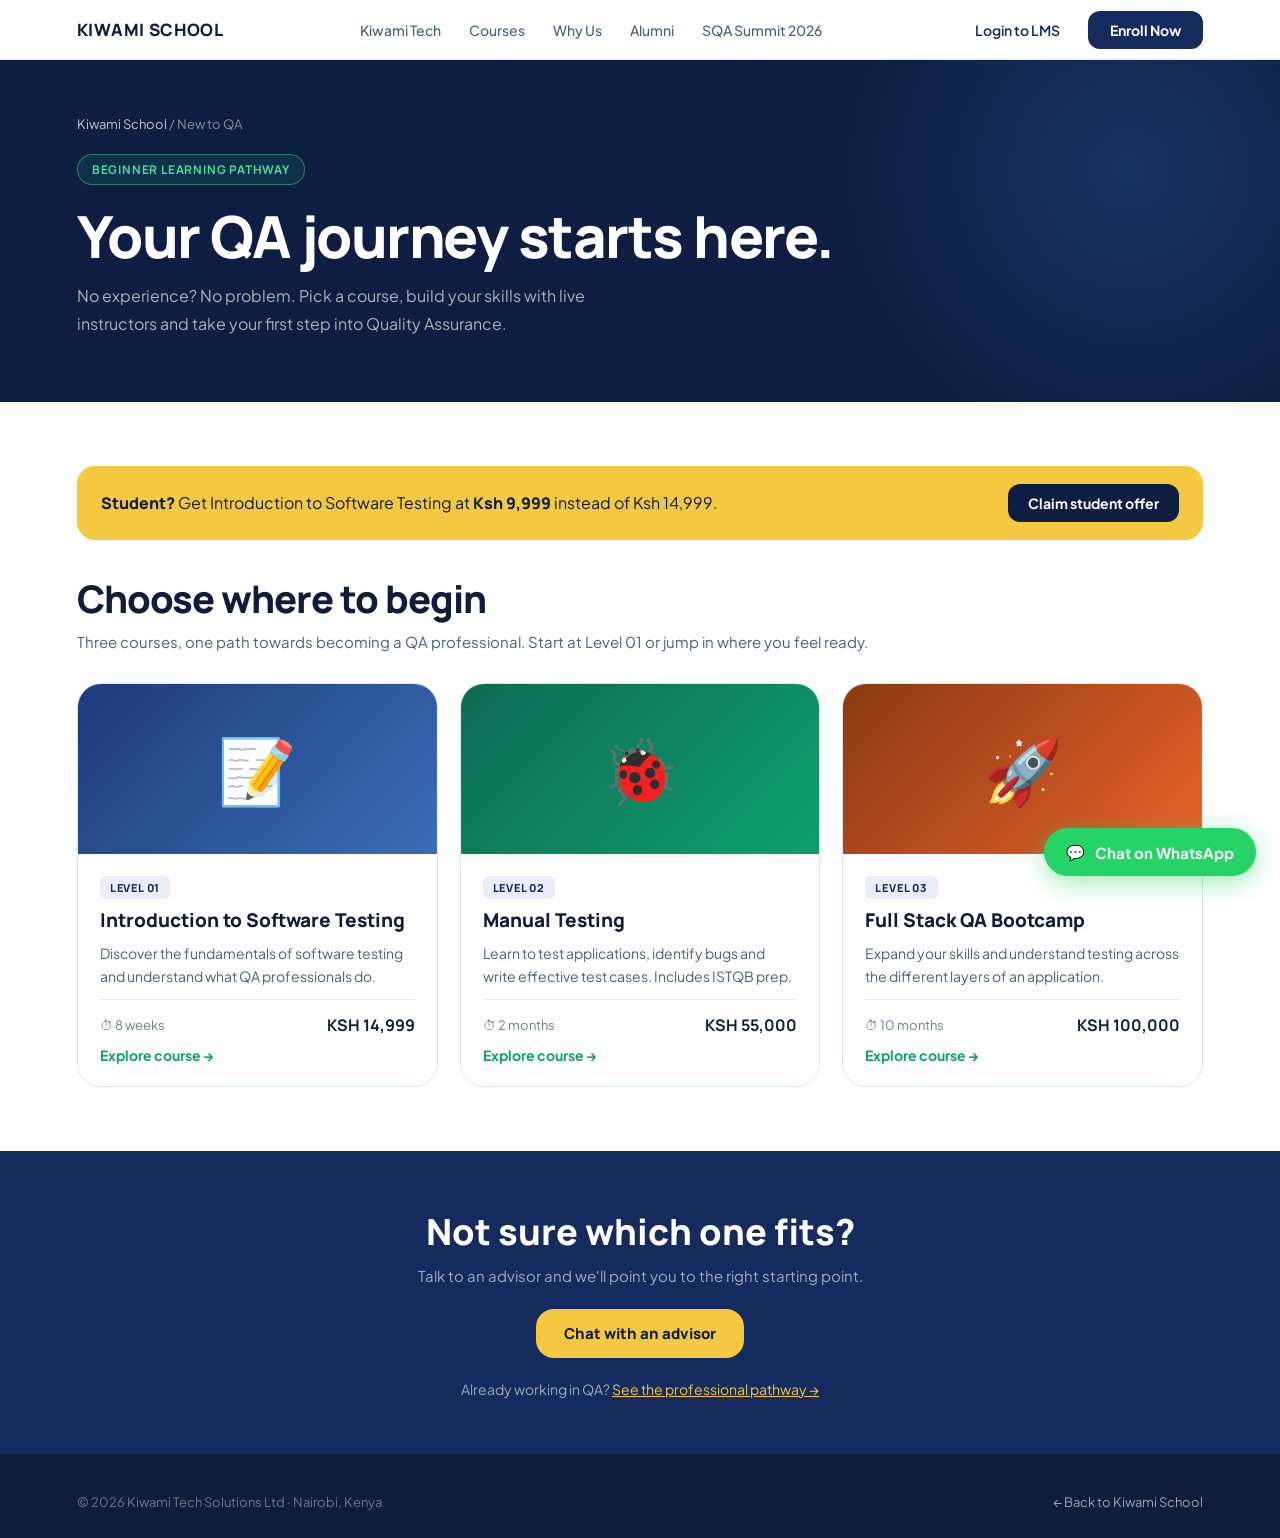
==== beginners.html @ 294ea1ca "feat: add beginner and professional pathways with corresponding HTML and CSS files" ====
<!DOCTYPE html>
<html lang="en">
<head>
<meta charset="UTF-8"><meta name="viewport" content="width=device-width, initial-scale=1.0">
<title>Start a Software Testing Career in Kenya | Beginner QA Courses | Kiwami School</title>
<meta name="description" content="New to software testing? Kiwami School's beginner pathway takes you from the basics to a job-ready QA professional with instructor-led courses in Kenya.">
<link rel="canonical" href="https://kiwamitech.com/school/beginners.html">
<link rel="icon" type="image/png" href="/favicon-96x96.png" sizes="96x96"><link rel="icon" type="image/svg+xml" href="/favicon.svg">
<link href="https://fonts.googleapis.com/css2?family=Plus+Jakarta+Sans:wght@400;500;600;700;800&family=Manrope:wght@500;700;800;900&display=swap" rel="stylesheet">
<link rel="stylesheet" href="path-pages.css">
</head>
<body>
<nav>
  <a href="index.html" class="logo">KIWAMI SCHOOL</a>
  <ul class="nav-links">
    <li><a href="https://kiwamitech.com" target="_blank">Kiwami Tech</a></li>
    <li><a href="index.html#courses">Courses</a></li>
    <li><a href="index.html#why">Why Us</a></li>
    <li><a href="index.html#testimonials">Alumni</a></li>
    <li><a href="https://kiwamitech.com/sqasummit2026/" target="_blank">SQA Summit 2026</a></li>
  </ul>
  <div class="nav-right"><a href="https://learning.kiwamitech.com/" class="btn-ghost" target="_blank">Login to LMS</a><a href="contact.html" class="btn-solid">Enroll Now</a></div>
  <button class="nav-hamburger" id="hamburger" aria-label="Open menu"><span></span><span></span><span></span></button>
</nav>
<div class="mobile-menu" id="mobileMenu">
  <a href="index.html">Home</a><a href="index.html#courses">All courses</a><a href="professionals.html">Not new to QA?</a><a href="https://learning.kiwamitech.com/" target="_blank">Login to LMS</a><a href="contact.html">Enroll Now</a>
</div>

<header class="phero">
  <div class="phero-in">
    <div class="crumb"><a href="index.html">Kiwami School</a> / New to QA</div>
    <span class="ppill">Beginner learning pathway</span>
    <h1>Your QA journey starts here.</h1>
    <p class="lead">No experience? No problem. Pick a course, build your skills with live instructors and take your first step into Quality Assurance.</p>
  </div>
</header>

<section class="psec">
  <div class="pin">
    <div class="offer"><span><b>Student?</b> Get Introduction to Software Testing at <b>Ksh 9,999</b> instead of Ksh 14,999.</span><a href="course.html?id=intro-testing">Claim student offer</a></div>
    <h2 class="ptitle">Choose where to begin</h2>
    <p class="psub">Three courses, one path towards becoming a QA professional. Start at Level 01 or jump in where you feel ready.</p>
    <div class="pgrid" id="pgrid"></div>
  </div>
</section>

<section class="cross">
  <h2>Not sure which one fits?</h2>
  <p>Talk to an advisor and we'll point you to the right starting point.</p>
  <a class="btn-yellow" href="https://wa.me/254110436849" target="_blank" rel="noopener">Chat with an advisor</a>
  <p style="margin:22px 0 0;font-size:14px">Already working in QA? <a href="professionals.html" style="color:var(--yellow)">See the professional pathway →</a></p>
</section>

<footer><div class="fwrap"><span>© 2026 Kiwami Tech Solutions Ltd · Nairobi, Kenya</span><a href="index.html">← Back to Kiwami School</a></div></footer>
<a href="https://wa.me/254110436849" class="wa-float" target="_blank" rel="noopener">💬 <span>Chat on WhatsApp</span></a>

<script src="courses-data.js"></script>
<script src="path.js"></script>
<script>
// To use real photos, add img:'images/intro.jpg' to an entry below.
const STEPS = [
  {id:'intro-testing', lvl:'Level 01', icon:'📝', title:'Introduction to Software Testing', desc:'Discover the fundamentals of software testing and understand what QA professionals do.'},
  {id:'manual-testing-istqb', lvl:'Level 02', icon:'🐞', title:'Manual Testing', desc:'Learn to test applications, identify bugs and write effective test cases. Includes ISTQB prep.'},
  {id:'bootcamp-2026', lvl:'Level 03', icon:'🚀', title:'Full Stack QA Bootcamp', desc:'Expand your skills and understand testing across the different layers of an application.'}
];
document.getElementById('pgrid').innerHTML = STEPS.map(s => {
  const c = ALL[s.id] || {};
  const bg = s.img ? `style="background-image:url(${s.img})"` : '';
  return `<a class="pc" href="course.html?id=${s.id}">
    <div class="pc-img" ${bg}>${s.img ? '' : s.icon}</div>
    <div class="pc-body">
      <span class="lvl">${s.lvl}</span>
      <h3>${s.title}</h3>
      <p>${s.desc}</p>
      <div class="pc-meta"><span>${c.duration ? '⏱ ' + c.duration : ''}</span><b>${c.price ? money(c.price) : ''}</b></div>
      <span class="pc-go">Explore course →</span>
    </div></a>`;
}).join('');
</script>
</body>
</html>
---- path-pages.css ----
*,*::before,*::after{margin:0;padding:0;box-sizing:border-box}
:root{--blue:#152b5e;--blue-dark:#0e1e42;--blue-light:#e8edf8;--blue-mid:#1e3a7a;--sky:#3a6db5;--ink:#0f1d3a;--muted:#4a6080;--muted2:#6b7f99;--surface:#fff;--bg:#f7f9fc;--border:#dce6f5;--border2:#c5d8f0;--green:#0e9f6e;--green-light:#e6f7f0;--accent:#e8622a;--yellow:#f5c842;--font:'Plus Jakarta Sans',sans-serif;--font2:'Manrope',sans-serif;--radius:12px;--radius-lg:18px;--radius-xl:24px}
html{scroll-behavior:smooth}
body{font-family:var(--font);color:var(--ink);background:var(--surface);overflow-x:hidden;-webkit-font-smoothing:antialiased}
a:focus-visible,button:focus-visible{outline:2px solid var(--yellow);outline-offset:3px}

/* nav */
nav{background:var(--surface);position:sticky;top:0;z-index:100;border-bottom:1px solid var(--border);padding:0 6vw;display:flex;align-items:center;justify-content:space-between;height:60px}
.logo{font-family:var(--font2);font-size:17px;font-weight:900;letter-spacing:.04em;color:var(--blue-dark);text-decoration:none}
.nav-links{display:flex;gap:28px;list-style:none}
.nav-links a{color:var(--muted);text-decoration:none;font-size:14px;font-weight:500;transition:color .2s}
.nav-links a:hover{color:var(--blue)}
.nav-right{display:flex;align-items:center;gap:12px}
.btn-ghost{color:var(--blue);font-weight:600;font-size:14px;text-decoration:none;padding:8px 16px;border-radius:var(--radius)}
.btn-ghost:hover{background:var(--blue-light)}
.btn-solid{background:var(--blue);color:#fff;font-weight:700;font-size:14px;text-decoration:none;padding:10px 22px;border-radius:var(--radius);transition:all .2s}
.btn-solid:hover{background:var(--blue-dark)}
.nav-hamburger{display:none;flex-direction:column;gap:5px;background:none;border:none;cursor:pointer;padding:8px}
.nav-hamburger span{display:block;width:22px;height:2px;background:var(--blue);border-radius:2px}
.mobile-menu{display:none;position:fixed;inset:60px 0 0 0;z-index:99;background:var(--surface);padding:20px 6vw;flex-direction:column;overflow-y:auto}
.mobile-menu.open{display:flex}
.mobile-menu a{color:var(--ink);text-decoration:none;font-size:17px;font-weight:600;padding:14px 0;border-bottom:1px solid var(--border)}

/* hero */
.phero{background:var(--blue-dark);padding:56px 6vw 64px;position:relative;overflow:hidden}
.phero::before{content:'';position:absolute;top:-200px;right:-160px;width:620px;height:620px;background:radial-gradient(circle,rgba(58,109,181,.25),transparent 65%);pointer-events:none}
.phero.pro::before{background:radial-gradient(circle,rgba(14,159,110,.2),transparent 65%)}
.phero-in{max-width:1160px;margin:0 auto;position:relative}
.crumb{font-size:13px;color:rgba(255,255,255,.5);margin-bottom:22px}
.crumb a{color:rgba(255,255,255,.75);text-decoration:none}.crumb a:hover{color:#fff}
.ppill{display:inline-block;font-family:var(--font2);font-size:12px;font-weight:700;letter-spacing:.8px;text-transform:uppercase;color:#4ade9a;border:1px solid rgba(74,222,154,.45);background:rgba(14,159,110,.15);border-radius:100px;padding:6px 14px;margin-bottom:20px}
.phero h1{font-family:var(--font2);font-size:clamp(34px,5vw,58px);font-weight:900;line-height:1.08;letter-spacing:-1.5px;color:#fff;margin-bottom:14px;max-width:760px}
.phero .kicker{font-family:var(--font2);font-size:clamp(18px,2.4vw,24px);font-weight:800;color:var(--yellow);margin-bottom:16px}
.phero.pro .kicker{color:#6ee7b7}
.phero p.lead{font-size:16px;color:rgba(255,255,255,.65);line-height:1.75;max-width:580px}
.pnote{display:inline-block;margin-top:22px;font-size:13px;font-weight:600;color:#6ee7b7;border:1px solid rgba(110,231,183,.4);border-radius:100px;padding:6px 14px}

/* sections */
.psec{padding:64px 6vw}
.psec.alt{background:var(--bg)}
.pin{max-width:1160px;margin:0 auto}
.ptitle{font-family:var(--font2);font-size:clamp(24px,3.4vw,38px);font-weight:900;letter-spacing:-1px;margin-bottom:8px}
.psub{font-size:15px;color:var(--muted);margin-bottom:32px}

/* student offer strip */
.offer{background:var(--yellow);color:var(--blue-dark);border-radius:var(--radius-lg);padding:18px 24px;display:flex;align-items:center;justify-content:space-between;gap:16px;flex-wrap:wrap;margin-bottom:32px}
.offer b{font-family:var(--font2);font-weight:800}
.offer a{background:var(--blue-dark);color:#fff;font-weight:700;font-size:14px;padding:10px 20px;border-radius:var(--radius);text-decoration:none}

/* big path cards (beginner page) */
.pgrid{display:grid;grid-template-columns:repeat(3,1fr);gap:22px}
.pc{background:var(--surface);border:1.5px solid var(--border);border-radius:var(--radius-xl);overflow:hidden;display:flex;flex-direction:column;text-decoration:none;color:inherit;transition:all .25s}
.pc:hover{transform:translateY(-6px);box-shadow:0 20px 60px rgba(21,43,94,.12);border-color:var(--border2)}
.pc-img{height:170px;background:linear-gradient(135deg,var(--blue-mid),var(--sky)) center/cover;display:flex;align-items:center;justify-content:center;font-size:64px}
.pc:nth-child(2) .pc-img{background-image:linear-gradient(135deg,#0e6b52,var(--green))}
.pc:nth-child(3) .pc-img{background-image:linear-gradient(135deg,#8a3a12,var(--accent))}
.pc-body{padding:22px;display:flex;flex-direction:column;gap:10px;flex:1}
.lvl{align-self:flex-start;font-family:var(--font2);font-size:11px;font-weight:800;letter-spacing:.8px;text-transform:uppercase;background:var(--blue-light);color:var(--blue);border-radius:6px;padding:4px 10px}
.pc h3{font-family:var(--font2);font-size:19px;font-weight:800;line-height:1.25}
.pc p{font-size:14px;color:var(--muted);line-height:1.65;flex:1}
.pc-meta{display:flex;justify-content:space-between;align-items:center;font-size:13px;color:var(--muted2);padding-top:14px;border-top:1px solid var(--border)}
.pc-meta b{font-family:var(--font2);color:var(--ink);font-size:16px}
.pc-go{color:var(--green);font-weight:700;font-size:14px}

/* tiles (pro page) */
.tiles{display:grid;grid-template-columns:repeat(4,1fr);gap:16px}
.tile{text-align:left;font-family:var(--font);background:var(--surface);border:2px solid var(--border);border-radius:var(--radius-xl);padding:24px;cursor:pointer;transition:all .25s;display:flex;flex-direction:column;gap:8px}
.tile:hover{border-color:var(--green);transform:translateY(-4px)}
.tile.on{border-color:var(--green);background:var(--green-light)}
.tile .ic{font-size:34px}
.tile h3{font-family:var(--font2);font-size:18px;font-weight:800;color:var(--ink)}
.tile p{font-size:13.5px;color:var(--muted);line-height:1.55;flex:1}
.tile .n{font-size:13px;font-weight:700;color:var(--green)}
.lhead{display:flex;align-items:baseline;justify-content:space-between;gap:12px;flex-wrap:wrap;margin:40px 0 20px}
.lhead h2{font-family:var(--font2);font-size:24px;font-weight:900;letter-spacing:-.5px}
.lhead button{font-family:var(--font);font-size:13px;font-weight:700;color:var(--blue);background:none;border:none;cursor:pointer}

/* course cards (same as homepage) */
.course-listing{display:grid;grid-template-columns:repeat(auto-fill,minmax(300px,1fr));gap:20px}
.card{background:var(--surface);border-radius:var(--radius-xl);border:1.5px solid var(--border);padding:24px;transition:all .3s;display:flex;flex-direction:column}
.card:hover{transform:translateY(-6px);box-shadow:0 20px 60px rgba(21,43,94,.1);border-color:var(--border2)}
.card-top{display:flex;justify-content:space-between;align-items:flex-start;margin-bottom:18px}
.card-icon{width:48px;height:48px;border-radius:var(--radius-lg);display:flex;align-items:center;justify-content:center;font-size:22px}
.card-tags{display:flex;gap:6px;flex-wrap:wrap;justify-content:flex-end}
.tag{font-size:10px;font-weight:700;padding:3px 9px;border-radius:6px;font-family:var(--font2)}
.tag-pop{background:#fff4ed;color:#c44d10}.tag-istqb{background:var(--blue-light);color:var(--blue)}.tag-hot{background:#fff0f0;color:#b52525}.tag-new{background:var(--green-light);color:#0a7a52}
.card-title{font-family:var(--font2);font-size:17px;font-weight:800;margin-bottom:10px;line-height:1.25}
.card-desc{font-size:14px;color:var(--muted);line-height:1.65;margin-bottom:18px;flex:1}
.card-pills{display:flex;gap:8px;flex-wrap:wrap;margin-bottom:18px}
.pill{font-size:12px;font-weight:500;color:var(--muted);background:var(--bg);border:1px solid var(--border);border-radius:100px;padding:4px 10px}
.card-bottom{display:flex;align-items:center;justify-content:space-between;padding-top:16px;border-top:1px solid var(--border);flex-wrap:wrap;gap:10px}
.price{font-family:var(--font2);font-size:20px;font-weight:900}
.price-sub{font-size:12px;color:var(--muted2)}
.card-actions{display:flex;gap:8px}
.learn-more{color:var(--blue);font-size:13px;font-weight:600;text-decoration:none;padding:9px 14px;border-radius:var(--radius);border:1.5px solid var(--border2)}
.learn-more:hover{background:var(--blue-light)}
.enroll{background:var(--blue);color:#fff;padding:9px 18px;border-radius:var(--radius);font-size:13px;font-weight:700;text-decoration:none}
.enroll:hover{background:var(--blue-dark)}
.empty-cat{grid-column:1/-1;text-align:center;padding:48px 20px;color:var(--muted2)}

/* crosslink */
.cross{background:var(--blue);padding:56px 6vw;text-align:center}
.cross h2{font-family:var(--font2);font-size:clamp(24px,3.4vw,36px);font-weight:900;color:#fff;margin-bottom:10px}
.cross p{color:rgba(255,255,255,.6);margin-bottom:24px;font-size:15px}
.btn-yellow{display:inline-block;background:var(--yellow);color:var(--blue-dark);font-family:var(--font2);font-weight:800;font-size:15px;padding:14px 28px;border-radius:var(--radius-lg);text-decoration:none}
.btn-yellow:hover{transform:translateY(-2px)}

footer{background:var(--ink);padding:40px 6vw 28px}
.fwrap{max-width:1160px;margin:0 auto;display:flex;justify-content:space-between;flex-wrap:wrap;gap:12px;font-size:13px;color:rgba(255,255,255,.4)}
.fwrap a{color:rgba(255,255,255,.6);text-decoration:none}
.wa-float{position:fixed;bottom:24px;right:24px;z-index:999;display:flex;align-items:center;gap:10px;background:#25D366;color:#fff;font-weight:700;font-size:15px;padding:14px 22px;border-radius:50px;text-decoration:none;box-shadow:0 6px 24px rgba(37,211,102,.45)}

@media(max-width:960px){
  .nav-links,.nav-right{display:none}.nav-hamburger{display:flex}
  .pgrid{grid-template-columns:1fr}
  .tiles{grid-template-columns:1fr 1fr}
}
@media(max-width:640px){
  .phero{padding:40px 5vw 48px}.psec{padding:48px 5vw}
  .tiles{grid-template-columns:1fr}
  .course-listing{grid-template-columns:1fr}
  .card-actions{width:100%}.learn-more,.enroll{flex:1;text-align:center}
  .wa-float{padding:16px;border-radius:50%}.wa-float span{display:none}
}
@media(prefers-reduced-motion:reduce){*{transition:none!important;scroll-behavior:auto!important}}
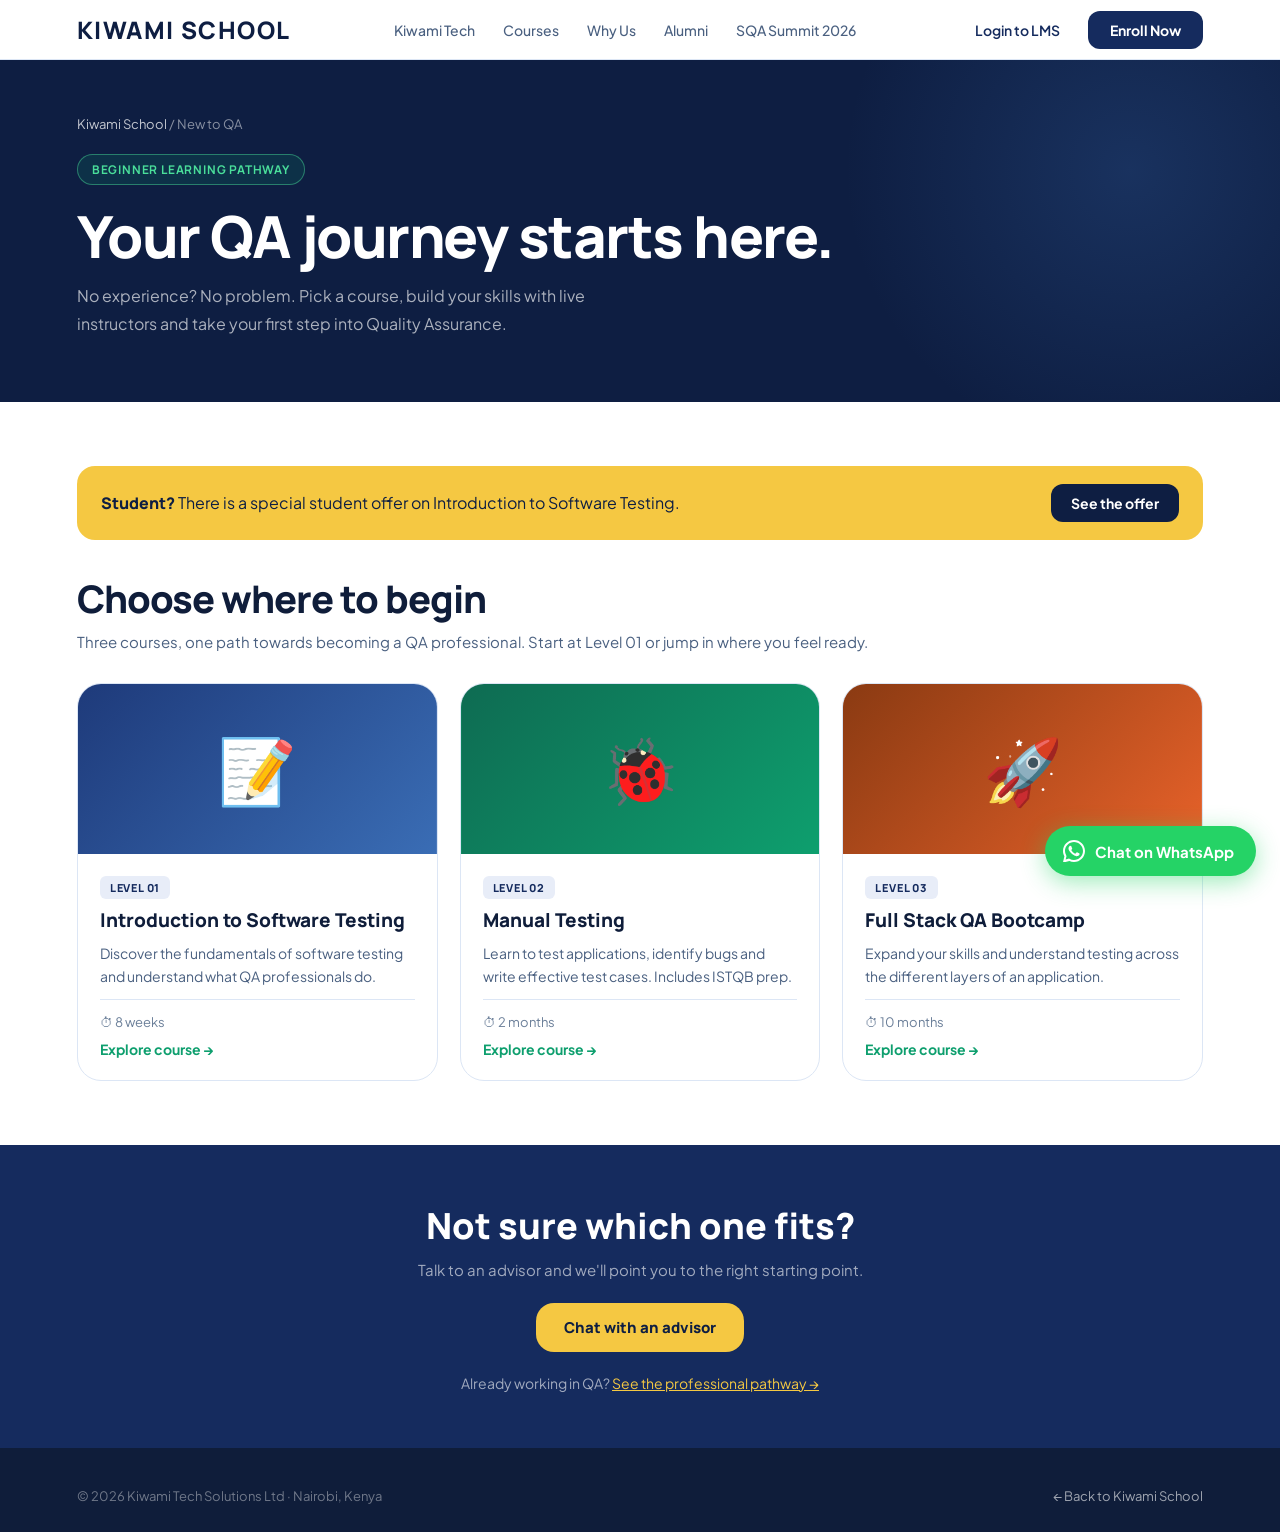
==== commit 0ceae73c: "Refactor course cohort handling and update course data - Updated course cohort values to "auto" for " ====
--- a/beginners.html
+++ b/beginners.html
@@ -7,7 +7,147 @@
 <link rel="canonical" href="https://kiwamitech.com/school/beginners.html">
 <link rel="icon" type="image/png" href="/favicon-96x96.png" sizes="96x96"><link rel="icon" type="image/svg+xml" href="/favicon.svg">
 <link href="https://fonts.googleapis.com/css2?family=Plus+Jakarta+Sans:wght@400;500;600;700;800&family=Manrope:wght@500;700;800;900&display=swap" rel="stylesheet">
-<link rel="stylesheet" href="path-pages.css">
+<style>
+*,*::before,*::after{margin:0;padding:0;box-sizing:border-box}
+:root{--blue:#152b5e;--blue-dark:#0e1e42;--blue-light:#e8edf8;--blue-mid:#1e3a7a;--sky:#3a6db5;--ink:#0f1d3a;--muted:#4a6080;--muted2:#6b7f99;--surface:#fff;--bg:#f7f9fc;--border:#dce6f5;--border2:#c5d8f0;--green:#0e9f6e;--green-light:#e6f7f0;--accent:#e8622a;--yellow:#f5c842;--font:'Plus Jakarta Sans',sans-serif;--font2:'Manrope',sans-serif;--radius:12px;--radius-lg:18px;--radius-xl:24px}
+html{scroll-behavior:smooth}
+body{font-family:var(--font);color:var(--ink);background:var(--surface);overflow-x:hidden;-webkit-font-smoothing:antialiased}
+a:focus-visible,button:focus-visible{outline:2px solid var(--yellow);outline-offset:3px}
+
+/* nav */
+nav{background:var(--surface);position:sticky;top:0;z-index:100;border-bottom:1px solid var(--border);padding:0 6vw;display:flex;align-items:center;justify-content:space-between;height:60px}
+.logo{font-family:var(--font2);font-size:17px;font-weight:900;letter-spacing:.04em;color:var(--blue-dark);text-decoration:none}
+.nav-links{display:flex;gap:28px;list-style:none}
+.nav-links a{color:var(--muted);text-decoration:none;font-size:14px;font-weight:500;transition:color .2s}
+.nav-links a:hover{color:var(--blue)}
+.nav-right{display:flex;align-items:center;gap:12px}
+.btn-ghost{color:var(--blue);font-weight:600;font-size:14px;text-decoration:none;padding:8px 16px;border-radius:var(--radius)}
+.btn-ghost:hover{background:var(--blue-light)}
+.btn-solid{background:var(--blue);color:#fff;font-weight:700;font-size:14px;text-decoration:none;padding:10px 22px;border-radius:var(--radius);transition:all .2s}
+.btn-solid:hover{background:var(--blue-dark)}
+.nav-hamburger{display:none;flex-direction:column;gap:5px;background:none;border:none;cursor:pointer;padding:8px}
+.nav-hamburger span{display:block;width:22px;height:2px;background:var(--blue);border-radius:2px}
+.mobile-menu{display:none;position:fixed;inset:60px 0 0 0;z-index:99;background:var(--surface);padding:20px 6vw;flex-direction:column;overflow-y:auto}
+.mobile-menu.open{display:flex}
+.mobile-menu a{color:var(--ink);text-decoration:none;font-size:17px;font-weight:600;padding:14px 0;border-bottom:1px solid var(--border)}
+
+/* hero */
+.phero{background:var(--blue-dark);padding:56px 6vw 64px;position:relative;overflow:hidden}
+.phero::before{content:'';position:absolute;top:-200px;right:-160px;width:620px;height:620px;background:radial-gradient(circle,rgba(58,109,181,.25),transparent 65%);pointer-events:none}
+.phero.pro::before{background:radial-gradient(circle,rgba(14,159,110,.2),transparent 65%)}
+.phero-in{max-width:1160px;margin:0 auto;position:relative}
+.crumb{font-size:13px;color:rgba(255,255,255,.5);margin-bottom:22px}
+.crumb a{color:rgba(255,255,255,.75);text-decoration:none}.crumb a:hover{color:#fff}
+.ppill{display:inline-block;font-family:var(--font2);font-size:12px;font-weight:700;letter-spacing:.8px;text-transform:uppercase;color:#4ade9a;border:1px solid rgba(74,222,154,.45);background:rgba(14,159,110,.15);border-radius:100px;padding:6px 14px;margin-bottom:20px}
+.phero h1{font-family:var(--font2);font-size:clamp(34px,5vw,58px);font-weight:900;line-height:1.08;letter-spacing:-1.5px;color:#fff;margin-bottom:14px;max-width:760px}
+.phero .kicker{font-family:var(--font2);font-size:clamp(18px,2.4vw,24px);font-weight:800;color:var(--yellow);margin-bottom:16px}
+.phero.pro .kicker{color:#6ee7b7}
+.phero p.lead{font-size:16px;color:rgba(255,255,255,.65);line-height:1.75;max-width:580px}
+.pnote{display:inline-block;margin-top:22px;font-size:13px;font-weight:600;color:#6ee7b7;border:1px solid rgba(110,231,183,.4);border-radius:100px;padding:6px 14px}
+
+/* sections */
+.psec{padding:64px 6vw}
+.psec.alt{background:var(--bg)}
+.pin{max-width:1160px;margin:0 auto}
+.ptitle{font-family:var(--font2);font-size:clamp(24px,3.4vw,38px);font-weight:900;letter-spacing:-1px;margin-bottom:8px}
+.psub{font-size:15px;color:var(--muted);margin-bottom:32px}
+
+/* student offer strip */
+.offer{background:var(--yellow);color:var(--blue-dark);border-radius:var(--radius-lg);padding:18px 24px;display:flex;align-items:center;justify-content:space-between;gap:16px;flex-wrap:wrap;margin-bottom:32px}
+.offer b{font-family:var(--font2);font-weight:800}
+.offer a{background:var(--blue-dark);color:#fff;font-weight:700;font-size:14px;padding:10px 20px;border-radius:var(--radius);text-decoration:none}
+
+/* big path cards (beginner page) */
+.pgrid{display:grid;grid-template-columns:repeat(3,1fr);gap:22px}
+.pc{background:var(--surface);border:1.5px solid var(--border);border-radius:var(--radius-xl);overflow:hidden;display:flex;flex-direction:column;text-decoration:none;color:inherit;transition:all .25s}
+.pc:hover{transform:translateY(-6px);box-shadow:0 20px 60px rgba(21,43,94,.12);border-color:var(--border2)}
+.pc-img{height:170px;background:linear-gradient(135deg,var(--blue-mid),var(--sky)) center/cover;display:flex;align-items:center;justify-content:center;font-size:64px}
+.pc:nth-child(2) .pc-img{background-image:linear-gradient(135deg,#0e6b52,var(--green))}
+.pc:nth-child(3) .pc-img{background-image:linear-gradient(135deg,#8a3a12,var(--accent))}
+.pc-body{padding:22px;display:flex;flex-direction:column;gap:10px;flex:1}
+.lvl{align-self:flex-start;font-family:var(--font2);font-size:11px;font-weight:800;letter-spacing:.8px;text-transform:uppercase;background:var(--blue-light);color:var(--blue);border-radius:6px;padding:4px 10px}
+.pc h3{font-family:var(--font2);font-size:19px;font-weight:800;line-height:1.25}
+.pc p{font-size:14px;color:var(--muted);line-height:1.65;flex:1}
+.pc-meta{display:flex;justify-content:space-between;align-items:center;font-size:13px;color:var(--muted2);padding-top:14px;border-top:1px solid var(--border)}
+.pc-meta b{font-family:var(--font2);color:var(--ink);font-size:16px}
+.pc-go{color:var(--green);font-weight:700;font-size:14px}
+
+/* tiles (pro page) */
+.tiles{display:grid;grid-template-columns:repeat(4,1fr);gap:16px}
+.tile{text-align:left;font-family:var(--font);background:var(--surface);border:2px solid var(--border);border-radius:var(--radius-xl);padding:24px;cursor:pointer;transition:all .25s;display:flex;flex-direction:column;gap:8px}
+.tile:hover{border-color:var(--green);transform:translateY(-4px)}
+.tile.on{border-color:var(--green);background:var(--green-light)}
+.tile .ic{font-size:34px}
+.tile h3{font-family:var(--font2);font-size:18px;font-weight:800;color:var(--ink)}
+.tile p{font-size:13.5px;color:var(--muted);line-height:1.55;flex:1}
+.tile .n{font-size:13px;font-weight:700;color:var(--green)}
+.lhead{display:flex;align-items:baseline;justify-content:space-between;gap:12px;flex-wrap:wrap;margin:40px 0 20px}
+.lhead h2{font-family:var(--font2);font-size:24px;font-weight:900;letter-spacing:-.5px}
+.lhead button{font-family:var(--font);font-size:13px;font-weight:700;color:var(--blue);background:none;border:none;cursor:pointer}
+
+/* course cards (same as homepage) */
+.course-listing{display:grid;grid-template-columns:repeat(auto-fill,minmax(300px,1fr));gap:20px}
+.card{background:var(--surface);border-radius:var(--radius-xl);border:1.5px solid var(--border);padding:24px;transition:all .3s;display:flex;flex-direction:column}
+.card:hover{transform:translateY(-6px);box-shadow:0 20px 60px rgba(21,43,94,.1);border-color:var(--border2)}
+.card-top{display:flex;justify-content:space-between;align-items:flex-start;margin-bottom:18px}
+.card-icon{width:48px;height:48px;border-radius:var(--radius-lg);display:flex;align-items:center;justify-content:center;font-size:22px}
+.card-tags{display:flex;gap:6px;flex-wrap:wrap;justify-content:flex-end}
+.tag{font-size:10px;font-weight:700;padding:3px 9px;border-radius:6px;font-family:var(--font2)}
+.tag-pop{background:#fff4ed;color:#c44d10}.tag-istqb{background:var(--blue-light);color:var(--blue)}.tag-hot{background:#fff0f0;color:#b52525}.tag-new{background:var(--green-light);color:#0a7a52}
+.card-title{font-family:var(--font2);font-size:17px;font-weight:800;margin-bottom:10px;line-height:1.25}
+.card-desc{font-size:14px;color:var(--muted);line-height:1.65;margin-bottom:18px;flex:1}
+.card-pills{display:flex;gap:8px;flex-wrap:wrap;margin-bottom:18px}
+.pill{font-size:12px;font-weight:500;color:var(--muted);background:var(--bg);border:1px solid var(--border);border-radius:100px;padding:4px 10px}
+.card-bottom{display:flex;align-items:center;justify-content:space-between;padding-top:16px;border-top:1px solid var(--border);flex-wrap:wrap;gap:10px}
+.price{font-family:var(--font2);font-size:20px;font-weight:900}
+.price-sub{font-size:12px;color:var(--muted2)}
+.card-actions{display:flex;gap:8px}
+.learn-more{color:var(--blue);font-size:13px;font-weight:600;text-decoration:none;padding:9px 14px;border-radius:var(--radius);border:1.5px solid var(--border2)}
+.learn-more:hover{background:var(--blue-light)}
+.enroll{background:var(--blue);color:#fff;padding:9px 18px;border-radius:var(--radius);font-size:13px;font-weight:700;text-decoration:none}
+.enroll:hover{background:var(--blue-dark)}
+.empty-cat{grid-column:1/-1;text-align:center;padding:48px 20px;color:var(--muted2)}
+
+/* crosslink */
+.cross{background:var(--blue);padding:56px 6vw;text-align:center}
+.cross h2{font-family:var(--font2);font-size:clamp(24px,3.4vw,36px);font-weight:900;color:#fff;margin-bottom:10px}
+.cross p{color:rgba(255,255,255,.6);margin-bottom:24px;font-size:15px}
+.btn-yellow{display:inline-block;background:var(--yellow);color:var(--blue-dark);font-family:var(--font2);font-weight:800;font-size:15px;padding:14px 28px;border-radius:var(--radius-lg);text-decoration:none}
+.btn-yellow:hover{transform:translateY(-2px)}
+
+footer{background:var(--ink);padding:40px 6vw 28px}
+.fwrap{max-width:1160px;margin:0 auto;display:flex;justify-content:space-between;flex-wrap:wrap;gap:12px;font-size:13px;color:rgba(255,255,255,.4)}
+.fwrap a{color:rgba(255,255,255,.6);text-decoration:none}
+.wa-float{position:fixed;bottom:24px;right:24px;z-index:999;display:flex;align-items:center;gap:10px;background:#25D366;color:#fff;font-weight:700;font-size:15px;padding:14px 22px;border-radius:50px;text-decoration:none;box-shadow:0 6px 24px rgba(37,211,102,.45)}
+
+@media(max-width:960px){
+  .nav-links,.nav-right{display:none}.nav-hamburger{display:flex}
+  .pgrid{grid-template-columns:1fr}
+  .tiles{grid-template-columns:1fr 1fr}
+}
+@media(max-width:640px){
+  .phero{padding:40px 5vw 48px}.psec{padding:48px 5vw}
+  .tiles{grid-template-columns:1fr}
+  .course-listing{grid-template-columns:1fr}
+  .card-actions{width:100%}.learn-more,.enroll{flex:1;text-align:center}
+  .wa-float{padding:16px;border-radius:50%}.wa-float span{display:none}
+}
+@media(prefers-reduced-motion:reduce){*{transition:none!important;scroll-behavior:auto!important}}
+
+
+/* no prices on listing pages: prices only show on the course page */
+.card-bottom{justify-content:stretch}
+.card-actions{width:100%}
+.card-actions .learn-more,.card-actions .enroll{flex:1;text-align:center}
+.logo{font-size:24px;letter-spacing:.06em}
+@media(max-width:960px){.logo{font-size:19px}}
+
+/* WhatsApp button: same as homepage */
+.wa-float{padding:14px 22px 14px 18px;font-family:var(--font);transition:all .25s}
+.wa-float:hover{background:#1ebe5d;transform:translateY(-3px);box-shadow:0 10px 32px rgba(37,211,102,.55)}
+.wa-float svg{width:22px;height:22px;flex-shrink:0}
+@media(max-width:640px){.wa-float{padding:16px;border-radius:50%;bottom:20px;right:20px}.wa-float span{display:none}}
+</style>
 </head>
 <body>
 <nav>
@@ -37,7 +177,7 @@
 
 <section class="psec">
   <div class="pin">
-    <div class="offer"><span><b>Student?</b> Get Introduction to Software Testing at <b>Ksh 9,999</b> instead of Ksh 14,999.</span><a href="course.html?id=intro-testing">Claim student offer</a></div>
+    <div class="offer"><span><b>Student?</b> There is a special student offer on Introduction to Software Testing.</span><a href="course.html?id=intro-testing">See the offer</a></div>
     <h2 class="ptitle">Choose where to begin</h2>
     <p class="psub">Three courses, one path towards becoming a QA professional. Start at Level 01 or jump in where you feel ready.</p>
     <div class="pgrid" id="pgrid"></div>
@@ -52,10 +192,33 @@
 </section>
 
 <footer><div class="fwrap"><span>© 2026 Kiwami Tech Solutions Ltd · Nairobi, Kenya</span><a href="index.html">← Back to Kiwami School</a></div></footer>
-<a href="https://wa.me/254110436849" class="wa-float" target="_blank" rel="noopener">💬 <span>Chat on WhatsApp</span></a>
+<a href="https://wa.me/254110436849" class="wa-float" target="_blank" rel="noopener">
+  <svg viewBox="0 0 24 24" fill="currentColor"><path d="M17.472 14.382c-.297-.149-1.758-.867-2.03-.967-.273-.099-.471-.148-.67.15-.197.297-.767.966-.94 1.164-.173.199-.347.223-.644.075-.297-.15-1.255-.463-2.39-1.475-.883-.788-1.48-1.761-1.653-2.059-.173-.297-.018-.458.13-.606.134-.133.298-.347.446-.52.149-.174.198-.298.298-.497.099-.198.05-.371-.025-.52-.075-.149-.669-1.612-.916-2.207-.242-.579-.487-.5-.669-.51-.173-.008-.371-.01-.57-.01-.198 0-.52.074-.792.372-.272.297-1.04 1.016-1.04 2.479 0 1.462 1.065 2.875 1.213 3.074.149.198 2.096 3.2 5.077 4.487.709.306 1.262.489 1.694.625.712.227 1.36.195 1.871.118.571-.085 1.758-.719 2.006-1.413.248-.694.248-1.289.173-1.413-.074-.124-.272-.198-.57-.347z"/><path d="M12 0C5.373 0 0 5.373 0 12c0 2.123.554 4.116 1.523 5.847L.057 23.882a.5.5 0 0 0 .606.663l6.266-1.643A11.94 11.94 0 0 0 12 24c6.627 0 12-5.373 12-12S18.627 0 12 0zm0 21.818a9.808 9.808 0 0 1-5.032-1.389l-.36-.214-3.733.979.995-3.636-.234-.374A9.808 9.808 0 0 1 2.182 12C2.182 6.57 6.57 2.182 12 2.182S21.818 6.57 21.818 12 17.43 21.818 12 21.818z"/></svg>
+  <span>Chat on WhatsApp</span>
+</a>
 
 <script src="courses-data.js"></script>
-<script src="path.js"></script>
+<script>
+// shared helpers for beginners.html and professionals.html
+const ALL = (typeof COURSES !== 'undefined') ? COURSES : {};
+const hb = document.getElementById('hamburger'), mm = document.getElementById('mobileMenu');
+hb.addEventListener('click', () => mm.classList.toggle('open'));
+
+function cardHTML(c){
+  const tags = (c.tags||[]).map(t=>`<span class="tag ${t.cls}">${t.label}</span>`).join('');
+  const tool = c.tool ? `<span class="pill">🛠 ${c.tool}</span>` : '';
+  return `<div class="card">
+    <div class="card-top"><div class="card-icon" style="background:${c.cardBg||'var(--blue-light)'}">${c.icon||'📘'}</div><div class="card-tags">${tags}</div></div>
+    <div class="card-title">${c.title}</div>
+    <div class="card-desc">${c.tagline||''}</div>
+    <div class="card-pills"><span class="pill">⏱ ${c.duration||''}</span><span class="pill">📅 ${cohortLabel(c)}</span>${tool}</div>
+    <div class="card-bottom"><div class="card-actions">
+      <a href="course.html?id=${c.id}" class="learn-more">Learn More</a>
+      <a href="contact.html?course=${c.id}" class="enroll">Enroll →</a>
+    </div></div></div>`;
+}
+
+</script>
 <script>
 // To use real photos, add img:'images/intro.jpg' to an entry below.
 const STEPS = [
@@ -72,7 +235,7 @@
       <span class="lvl">${s.lvl}</span>
       <h3>${s.title}</h3>
       <p>${s.desc}</p>
-      <div class="pc-meta"><span>${c.duration ? '⏱ ' + c.duration : ''}</span><b>${c.price ? money(c.price) : ''}</b></div>
+      <div class="pc-meta"><span>${c.duration ? '⏱ ' + c.duration : ''}</span></div>
       <span class="pc-go">Explore course →</span>
     </div></a>`;
 }).join('');
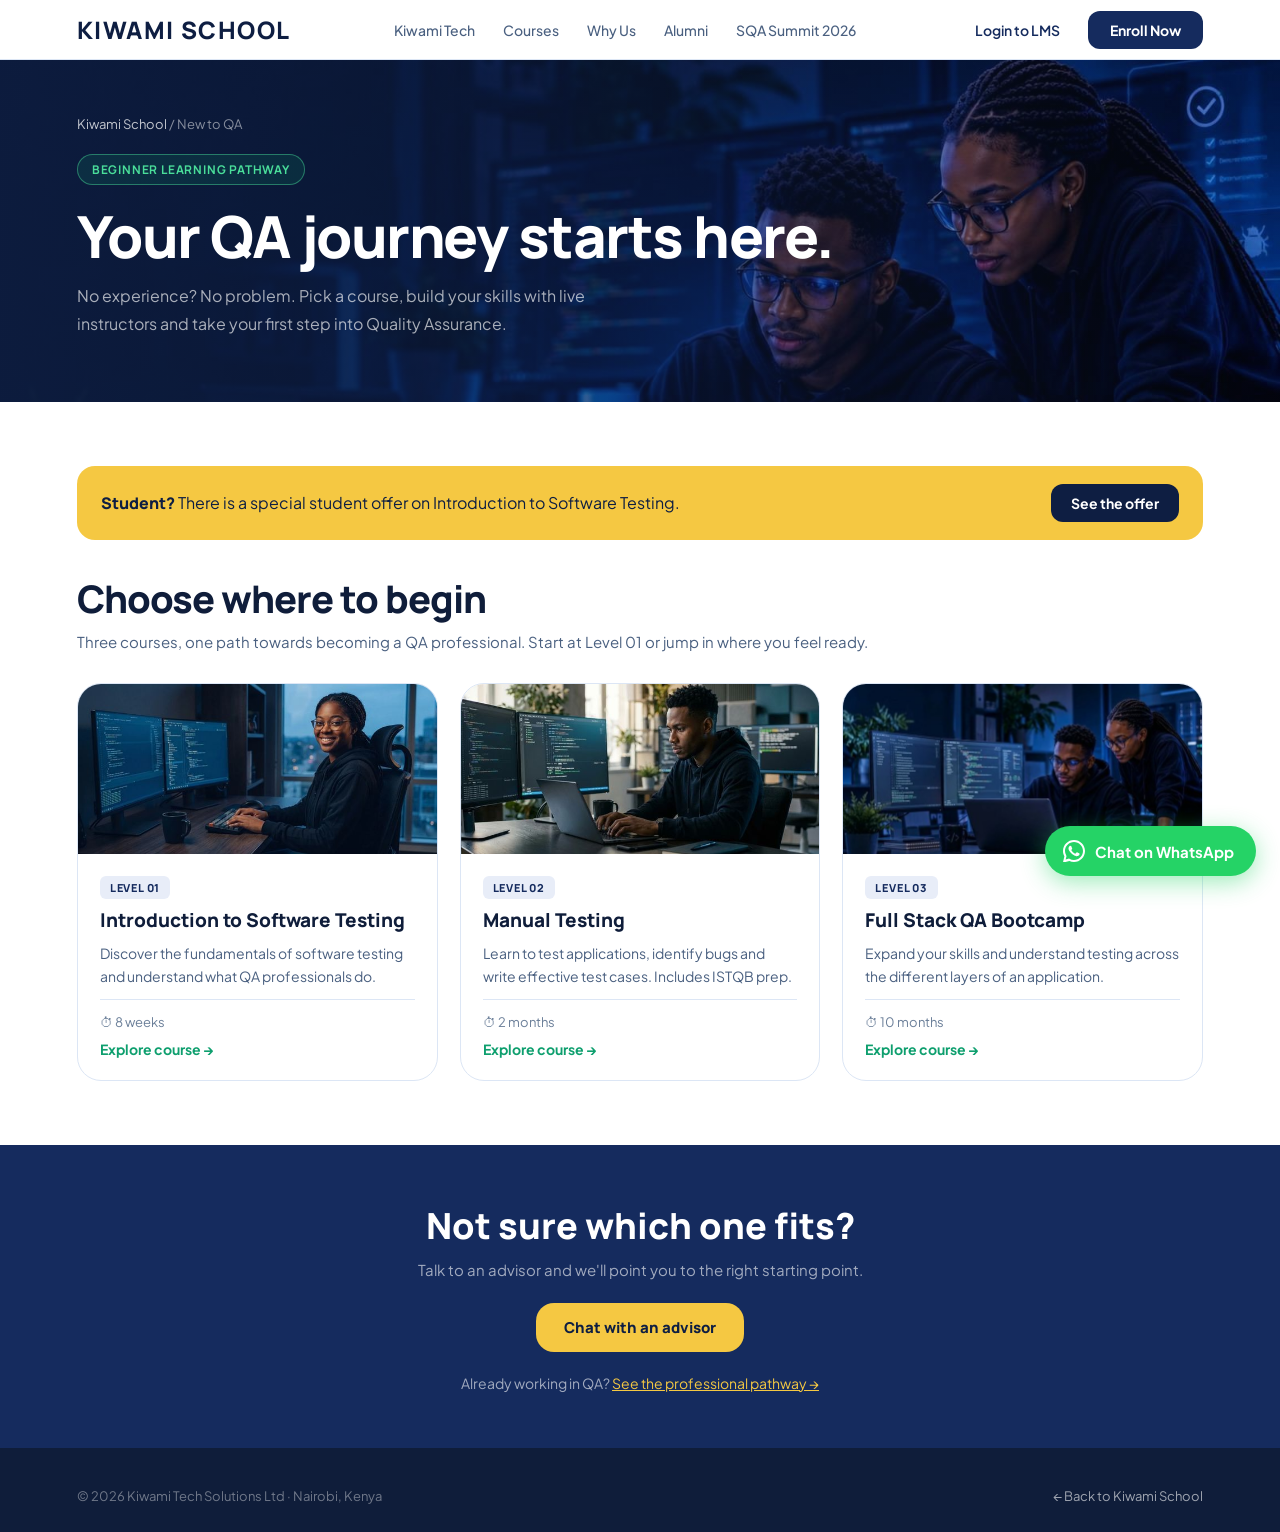
==== commit 727be27e: "Add no-emoji script to remove emojis from the page This script eliminates all emojis from the page, " ====
--- a/beginners.html
+++ b/beginners.html
@@ -147,6 +147,23 @@
 .wa-float:hover{background:#1ebe5d;transform:translateY(-3px);box-shadow:0 10px 32px rgba(37,211,102,.55)}
 .wa-float svg{width:22px;height:22px;flex-shrink:0}
 @media(max-width:640px){.wa-float{padding:16px;border-radius:50%;bottom:20px;right:20px}.wa-float span{display:none}}
+
+/* hero photo */
+.phero{
+  background:
+    linear-gradient(90deg, rgba(14,30,66,.88) 0%, rgba(14,30,66,.55) 48%, rgba(14,30,66,.12) 100%),
+    url('images/hero-pathways.jpg') right 30% / cover no-repeat,
+    var(--blue-dark);
+}
+.phero::before{display:none}
+@media(max-width:960px){
+  .phero{
+    background:
+      linear-gradient(rgba(14,30,66,.78), rgba(14,30,66,.78)),
+      url('images/hero-pathways.jpg') 72% 30% / cover no-repeat,
+      var(--blue-dark);
+  }
+}
 </style>
 </head>
 <body>
@@ -228,9 +245,10 @@
 ];
 document.getElementById('pgrid').innerHTML = STEPS.map(s => {
   const c = ALL[s.id] || {};
-  const bg = s.img ? `style="background-image:url(${s.img})"` : '';
+  const img = s.img || c.thumb;
+  const bg = img ? `style="background-image:url('${img}')"` : '';
   return `<a class="pc" href="course.html?id=${s.id}">
-    <div class="pc-img" ${bg}>${s.img ? '' : s.icon}</div>
+    <div class="pc-img" ${bg}>${img ? '' : s.icon}</div>
     <div class="pc-body">
       <span class="lvl">${s.lvl}</span>
       <h3>${s.title}</h3>
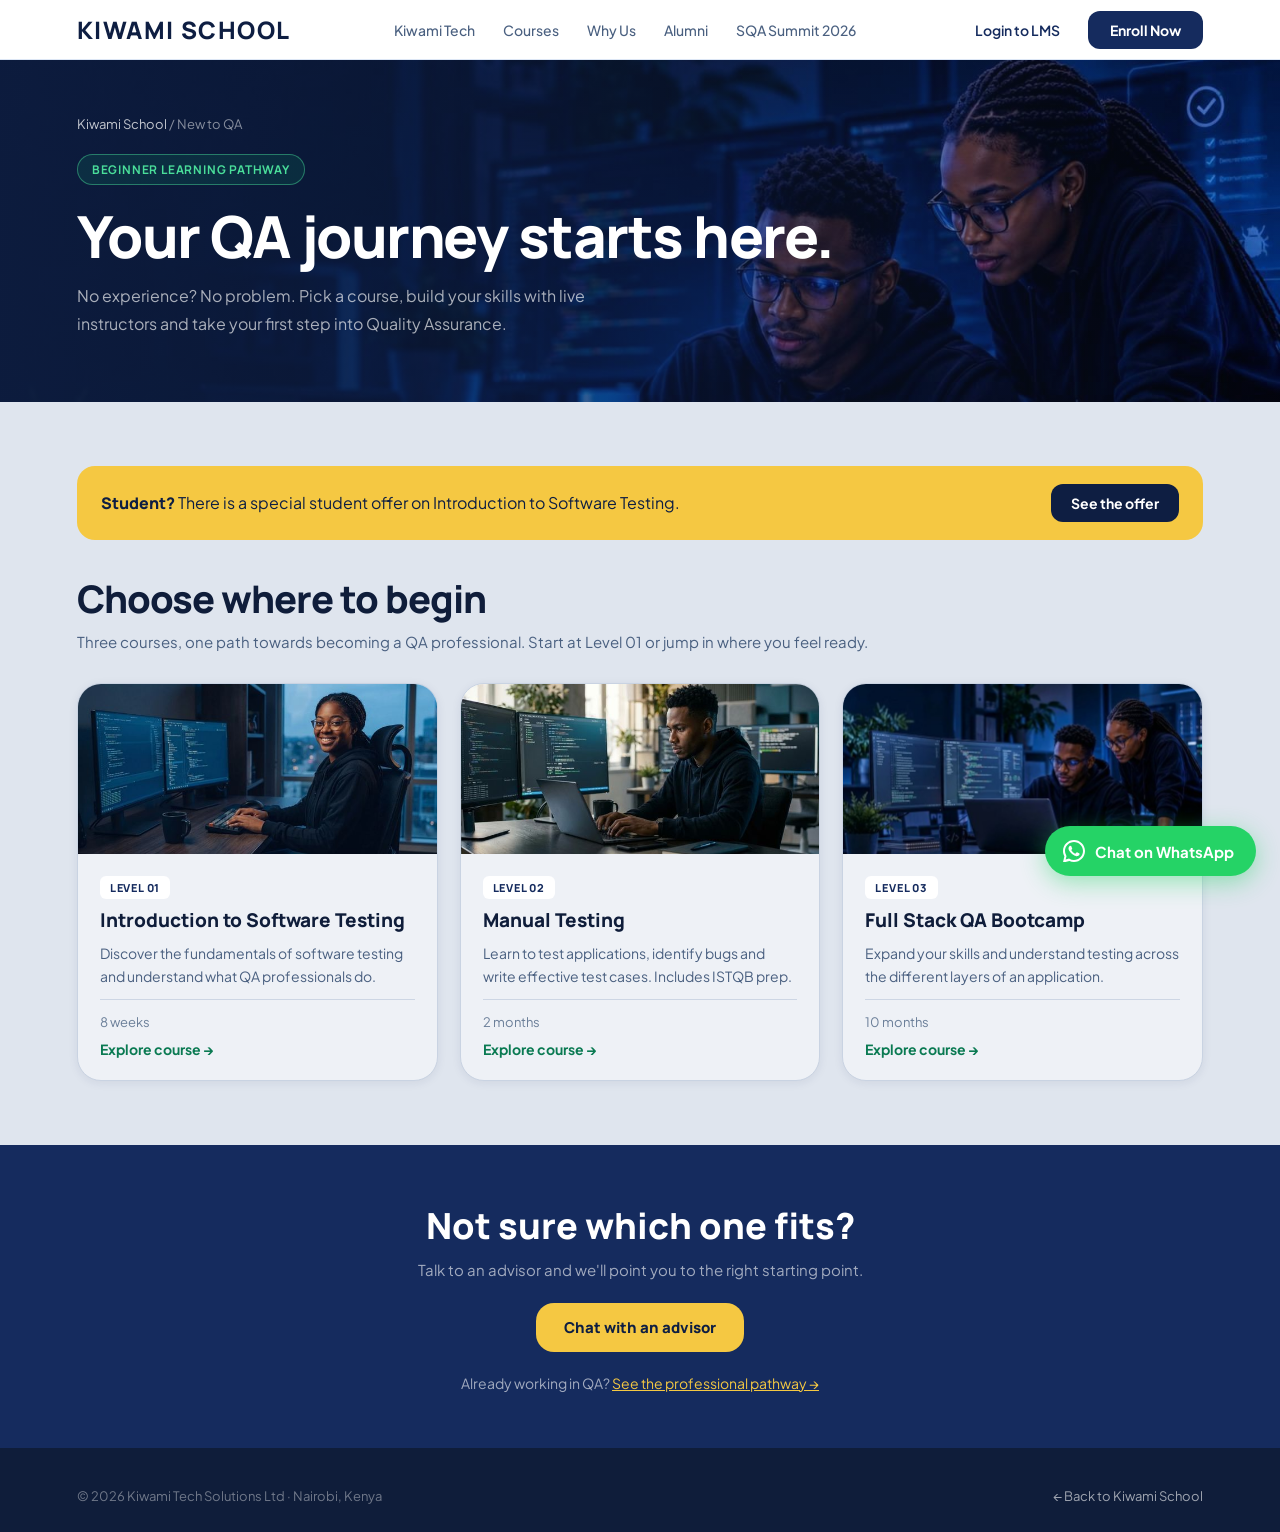
==== commit e91415b8: "feat: preload hero background image and optimize font loading with preconnect links" ====
--- a/beginners.html
+++ b/beginners.html
@@ -7,6 +7,9 @@
 <link rel="canonical" href="https://kiwamitech.com/school/beginners.html">
 <link rel="icon" type="image/png" href="/favicon-96x96.png" sizes="96x96"><link rel="icon" type="image/svg+xml" href="/favicon.svg">
 <link href="https://fonts.googleapis.com/css2?family=Plus+Jakarta+Sans:wght@400;500;600;700;800&family=Manrope:wght@500;700;800;900&display=swap" rel="stylesheet">
+<link rel="preload" as="image" href="hero-bg.jpg" fetchpriority="high">
+<link rel="preconnect" href="https://fonts.googleapis.com">
+<link rel="preconnect" href="https://fonts.gstatic.com" crossorigin>
 <style>
 *,*::before,*::after{margin:0;padding:0;box-sizing:border-box}
 :root{--blue:#152b5e;--blue-dark:#0e1e42;--blue-light:#e8edf8;--blue-mid:#1e3a7a;--sky:#3a6db5;--ink:#0f1d3a;--muted:#4a6080;--muted2:#6b7f99;--surface:#fff;--bg:#f7f9fc;--border:#dce6f5;--border2:#c5d8f0;--green:#0e9f6e;--green-light:#e6f7f0;--accent:#e8622a;--yellow:#f5c842;--font:'Plus Jakarta Sans',sans-serif;--font2:'Manrope',sans-serif;--radius:12px;--radius-lg:18px;--radius-xl:24px}
@@ -164,6 +167,15 @@
       var(--blue-dark);
   }
 }
+/* Greyer pathway cards and section background (both pages) */
+.psec,.psec.alt{background:#dfe5ee}
+
+/* Beginner page cards */
+.pc{background:#eef1f6;border-color:#c9d3e2;box-shadow:0 2px 10px rgba(21,43,94,.08)}
+.pc:hover{background:#f3f5f9;border-color:#aebbd0;box-shadow:0 18px 50px rgba(21,43,94,.14)}
+.pc-meta{border-top-color:#cdd6e4}
+.lvl{background:#fff}
+.pc-go{color:#0a7a52}
 </style>
 </head>
 <body>
@@ -258,5 +270,6 @@
     </div></a>`;
 }).join('');
 </script>
+<script src="no-emoji.js"></script>
 </body>
 </html>
